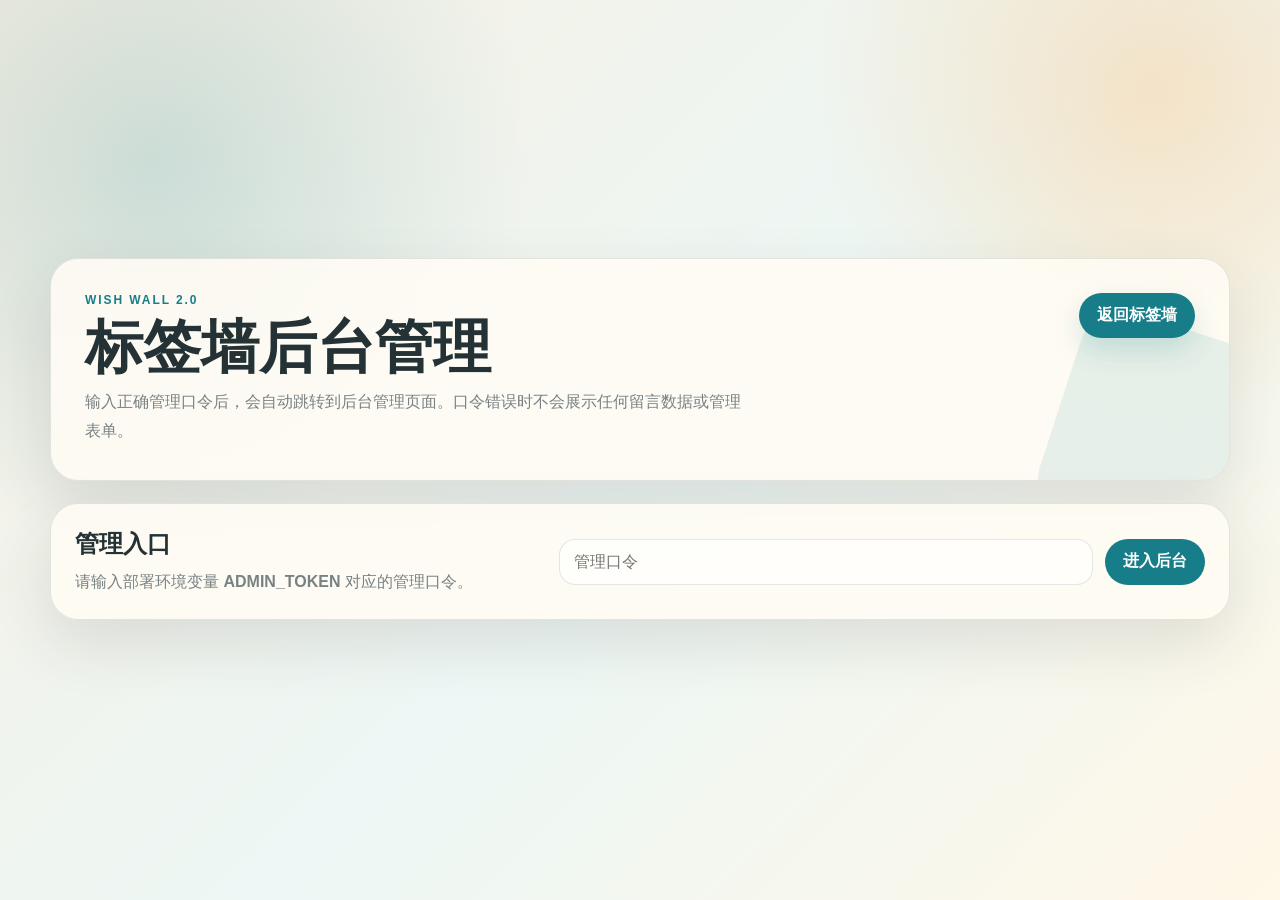
==== admin-dashboard.html @ 06707a91 "protect admin dashboard behind login" ====
<!DOCTYPE html>
<html lang="zh-CN">
<head>
  <meta charset="UTF-8">
  <meta name="viewport" content="width=device-width, initial-scale=1.0">
  <title>标签墙后台管理</title>
  <link rel="stylesheet" href="./admin.css">
</head>
<body>
  <main class="admin-shell">
    <section class="hero-panel">
      <div>
        <p class="eyebrow">Wish Wall 2.0</p>
        <h1>标签墙后台管理</h1>
        <p class="hero-copy">审核留言、隐藏不合适内容、更新心愿状态，把这面墙照顾得干净又有生命力。</p>
      </div>
      <a class="home-link" href="./index.html">返回标签墙</a>
    </section>

    <section class="dashboard" id="dashboard">
      <div class="toolbar">
        <div class="stats-grid">
          <article class="stat-card">
            <span>全部留言</span>
            <strong id="statTotal">0</strong>
          </article>
          <article class="stat-card">
            <span>公开显示</span>
            <strong id="statApproved">0</strong>
          </article>
          <article class="stat-card">
            <span>已隐藏</span>
            <strong id="statHidden">0</strong>
          </article>
          <article class="stat-card">
            <span>已达成</span>
            <strong id="statDone">0</strong>
          </article>
        </div>

        <div class="filters">
          <input id="searchInput" type="search" placeholder="搜索内容 / 昵称">
          <select id="statusFilter" aria-label="筛选状态">
            <option value="all">全部状态</option>
            <option value="approved">公开显示</option>
            <option value="hidden">已隐藏</option>
            <option value="doing">进行中</option>
            <option value="done">已达成</option>
          </select>
          <button id="refreshBtn" type="button">刷新</button>
          <button class="quiet-btn" id="logoutBtn" type="button">退出</button>
        </div>
      </div>

      <div class="admin-list" id="wishList" aria-live="polite"></div>
      <div class="empty-state" id="emptyState" hidden>
        <h2>没有匹配的留言</h2>
        <p>换一个筛选条件试试，或者刷新一下后台数据。</p>
      </div>
    </section>
  </main>

  <template id="wishAdminTemplate">
    <article class="admin-card">
      <div class="card-main">
        <div class="card-topline">
          <span class="type-pill"></span>
          <span class="visibility-pill"></span>
          <time></time>
        </div>
        <textarea class="content-input" maxlength="200" aria-label="留言内容"></textarea>
        <div class="meta-row">
          <label>
            昵称
            <input class="nickname-input" maxlength="20">
          </label>
          <label>
            分类
            <select class="type-input">
              <option value="love">Love</option>
              <option value="wish">心愿</option>
              <option value="feedback">反馈</option>
            </select>
          </label>
          <label>
            颜色
            <select class="color-input">
              <option value="green">绿色</option>
              <option value="yellow">黄色</option>
              <option value="purple">紫色</option>
              <option value="pink">粉色</option>
              <option value="blue">蓝色</option>
              <option value="orange">橙色</option>
            </select>
          </label>
          <label>
            状态
            <select class="status-input">
              <option value="">无</option>
              <option value="doing">进行中</option>
              <option value="done">已达成</option>
            </select>
          </label>
        </div>
      </div>

      <div class="card-extra">
        <label>
          达成备注
          <textarea class="done-note-input" maxlength="300" placeholder="例如：已经帮你完成啦"></textarea>
        </label>
        <label>
          达成图片 URL
          <input class="done-image-input" placeholder="https://...">
        </label>
        <label>
          AI 回复
          <textarea class="ai-reply-input" maxlength="500" placeholder="给这条留言一段温柔回应"></textarea>
        </label>
      </div>

      <div class="card-actions">
        <button class="toggle-approve-btn" type="button"></button>
        <button class="save-btn" type="button">保存修改</button>
        <button class="delete-btn" type="button">删除</button>
      </div>
    </article>
  </template>

  <div class="toast" id="toast"></div>
  <script src="./admin-dashboard.js"></script>
</body>
</html>
---- admin.css ----
:root {
  --bg: #f5f1e8;
  --paper: rgba(255, 252, 244, 0.88);
  --paper-solid: #fffaf0;
  --ink: #243235;
  --muted: #788284;
  --line: rgba(62, 86, 88, 0.14);
  --accent: #177e89;
  --accent-dark: #0d5d66;
  --danger: #c94b4b;
  --success: #3b8a5f;
  --shadow: 0 24px 60px rgba(61, 51, 38, 0.12);
  font-family: "LXGW WenKai", "Microsoft YaHei", "PingFang SC", "Segoe UI", sans-serif;
}

* {
  box-sizing: border-box;
}

body {
  min-height: 100vh;
  margin: 0;
  color: var(--ink);
  background:
    radial-gradient(circle at 12% 18%, rgba(23, 126, 137, 0.18), transparent 28%),
    radial-gradient(circle at 90% 10%, rgba(255, 187, 112, 0.34), transparent 24%),
    linear-gradient(135deg, #f6efe2 0%, #edf7f5 54%, #fff7e8 100%);
}

button,
input,
select,
textarea {
  font: inherit;
}

button {
  cursor: pointer;
}

.admin-shell {
  width: min(1180px, calc(100% - 32px));
  margin: 0 auto;
  padding: 34px 0 56px;
}

.gate-shell {
  min-height: 100vh;
  display: grid;
  align-content: center;
}

.hero-panel,
.login-panel,
.toolbar,
.admin-card,
.empty-state {
  border: 1px solid var(--line);
  border-radius: 28px;
  background: var(--paper);
  box-shadow: var(--shadow);
  backdrop-filter: blur(18px);
}

.hero-panel {
  display: flex;
  align-items: flex-start;
  justify-content: space-between;
  gap: 24px;
  padding: 34px;
  overflow: hidden;
  position: relative;
}

.hero-panel::after {
  content: "";
  position: absolute;
  right: -46px;
  bottom: -68px;
  width: 220px;
  height: 220px;
  border-radius: 44px;
  background: rgba(23, 126, 137, 0.1);
  transform: rotate(18deg);
}

.eyebrow {
  margin: 0 0 10px;
  color: var(--accent);
  font-size: 12px;
  font-weight: 800;
  letter-spacing: 0.16em;
  text-transform: uppercase;
}

h1,
h2,
p {
  margin-top: 0;
}

h1 {
  max-width: 620px;
  margin-bottom: 12px;
  font-size: clamp(32px, 5vw, 58px);
  line-height: 1.03;
}

.hero-copy {
  max-width: 660px;
  margin-bottom: 0;
  color: var(--muted);
  font-size: 16px;
  line-height: 1.8;
}

.home-link,
.login-form button,
.filters button,
.card-actions button {
  position: relative;
  z-index: 1;
  border: 0;
  border-radius: 999px;
  background: var(--accent);
  color: white;
  text-decoration: none;
  font-weight: 700;
  transition: transform 0.2s ease, box-shadow 0.2s ease, background 0.2s ease;
}

.home-link {
  flex: 0 0 auto;
  padding: 12px 18px;
  box-shadow: 0 12px 28px rgba(23, 126, 137, 0.18);
}

.home-link:hover,
.login-form button:hover,
.filters button:hover,
.card-actions button:hover {
  background: var(--accent-dark);
  transform: translateY(-1px);
}

.login-panel {
  display: grid;
  grid-template-columns: 1fr 1.4fr;
  gap: 22px;
  margin-top: 22px;
  padding: 24px;
}

.gate-panel {
  align-items: center;
}

.login-panel h2,
.empty-state h2 {
  margin-bottom: 8px;
}

.login-panel p,
.empty-state p {
  margin-bottom: 0;
  color: var(--muted);
  line-height: 1.7;
}

.login-error {
  display: none;
  margin-top: 10px;
  color: var(--danger) !important;
  font-weight: 800;
}

.login-error.show {
  display: block;
}

.login-form {
  display: flex;
  align-items: center;
  gap: 12px;
}

.login-form input,
.filters input,
.filters select,
.meta-row input,
.meta-row select,
.card-extra input,
.card-extra textarea,
.content-input {
  width: 100%;
  border: 1px solid var(--line);
  border-radius: 16px;
  outline: none;
  background: rgba(255, 255, 255, 0.62);
  color: var(--ink);
  transition: border-color 0.2s ease, box-shadow 0.2s ease;
}

.login-form input,
.filters input,
.filters select {
  min-height: 46px;
  padding: 0 14px;
}

.login-form input:focus,
.filters input:focus,
.filters select:focus,
.meta-row input:focus,
.meta-row select:focus,
.card-extra input:focus,
.card-extra textarea:focus,
.content-input:focus {
  border-color: rgba(23, 126, 137, 0.5);
  box-shadow: 0 0 0 4px rgba(23, 126, 137, 0.08);
}

.login-form button,
.filters button {
  min-height: 46px;
  padding: 0 18px;
  white-space: nowrap;
}

.dashboard {
  margin-top: 22px;
}

.toolbar {
  padding: 18px;
}

.stats-grid {
  display: grid;
  grid-template-columns: repeat(4, 1fr);
  gap: 12px;
}

.stat-card {
  padding: 16px;
  border-radius: 20px;
  background: rgba(255, 255, 255, 0.56);
}

.stat-card span {
  display: block;
  color: var(--muted);
  font-size: 12px;
}

.stat-card strong {
  display: block;
  margin-top: 8px;
  color: var(--accent-dark);
  font-size: 30px;
  line-height: 1;
}

.filters {
  display: grid;
  grid-template-columns: minmax(180px, 1fr) 150px auto auto;
  gap: 10px;
  margin-top: 14px;
}

.filters .quiet-btn {
  background: rgba(36, 50, 53, 0.12);
  color: var(--ink);
}

.admin-list {
  display: grid;
  gap: 16px;
  margin-top: 18px;
}

.admin-card {
  display: grid;
  grid-template-columns: minmax(0, 1.25fr) minmax(280px, 0.9fr) 130px;
  gap: 16px;
  padding: 18px;
}

.card-topline {
  display: flex;
  align-items: center;
  gap: 8px;
  margin-bottom: 12px;
  color: var(--muted);
  font-size: 12px;
}

.type-pill,
.visibility-pill {
  display: inline-flex;
  align-items: center;
  border-radius: 999px;
  padding: 5px 10px;
  font-weight: 800;
}

.type-pill {
  background: rgba(23, 126, 137, 0.11);
  color: var(--accent-dark);
}

.visibility-pill {
  background: rgba(59, 138, 95, 0.12);
  color: var(--success);
}

.visibility-pill.hidden {
  background: rgba(201, 75, 75, 0.12);
  color: var(--danger);
}

.content-input {
  min-height: 94px;
  padding: 14px;
  resize: vertical;
  line-height: 1.7;
}

.meta-row {
  display: grid;
  grid-template-columns: repeat(4, minmax(0, 1fr));
  gap: 10px;
  margin-top: 12px;
}

label {
  display: grid;
  gap: 6px;
  color: var(--muted);
  font-size: 12px;
  font-weight: 700;
}

.meta-row input,
.meta-row select,
.card-extra input,
.card-extra textarea {
  min-height: 40px;
  padding: 9px 11px;
}

.card-extra {
  display: grid;
  gap: 10px;
}

.card-extra textarea {
  min-height: 74px;
  resize: vertical;
  line-height: 1.6;
}

.card-actions {
  display: flex;
  flex-direction: column;
  gap: 10px;
}

.card-actions button {
  min-height: 40px;
  padding: 0 14px;
}

.card-actions .toggle-approve-btn.hide {
  background: #d1842f;
}

.card-actions .delete-btn {
  background: transparent;
  color: var(--danger);
  border: 1px solid rgba(201, 75, 75, 0.35);
}

.card-actions .delete-btn:hover {
  background: rgba(201, 75, 75, 0.1);
  box-shadow: none;
}

.empty-state {
  margin-top: 18px;
  padding: 46px 20px;
  text-align: center;
}

.toast {
  position: fixed;
  left: 50%;
  bottom: 28px;
  z-index: 10;
  max-width: calc(100% - 32px);
  padding: 11px 18px;
  border-radius: 999px;
  background: rgba(36, 50, 53, 0.92);
  color: #fff;
  opacity: 0;
  pointer-events: none;
  transform: translateX(-50%) translateY(12px);
  transition: opacity 0.25s ease, transform 0.25s ease;
}

.toast.show {
  opacity: 1;
  transform: translateX(-50%) translateY(0);
}

@media (max-width: 940px) {
  .login-panel,
  .admin-card {
    grid-template-columns: 1fr;
  }

  .card-actions {
    flex-direction: row;
    flex-wrap: wrap;
  }
}

@media (max-width: 720px) {
  .admin-shell {
    width: min(100% - 20px, 1180px);
    padding-top: 10px;
  }

  .hero-panel {
    display: block;
    padding: 24px;
  }

  .home-link {
    display: inline-flex;
    margin-top: 18px;
  }

  .login-form,
  .filters {
    grid-template-columns: 1fr;
    display: grid;
  }

  .stats-grid,
  .meta-row {
    grid-template-columns: repeat(2, minmax(0, 1fr));
  }
}

@media (max-width: 460px) {
  .stats-grid,
  .meta-row {
    grid-template-columns: 1fr;
  }
}
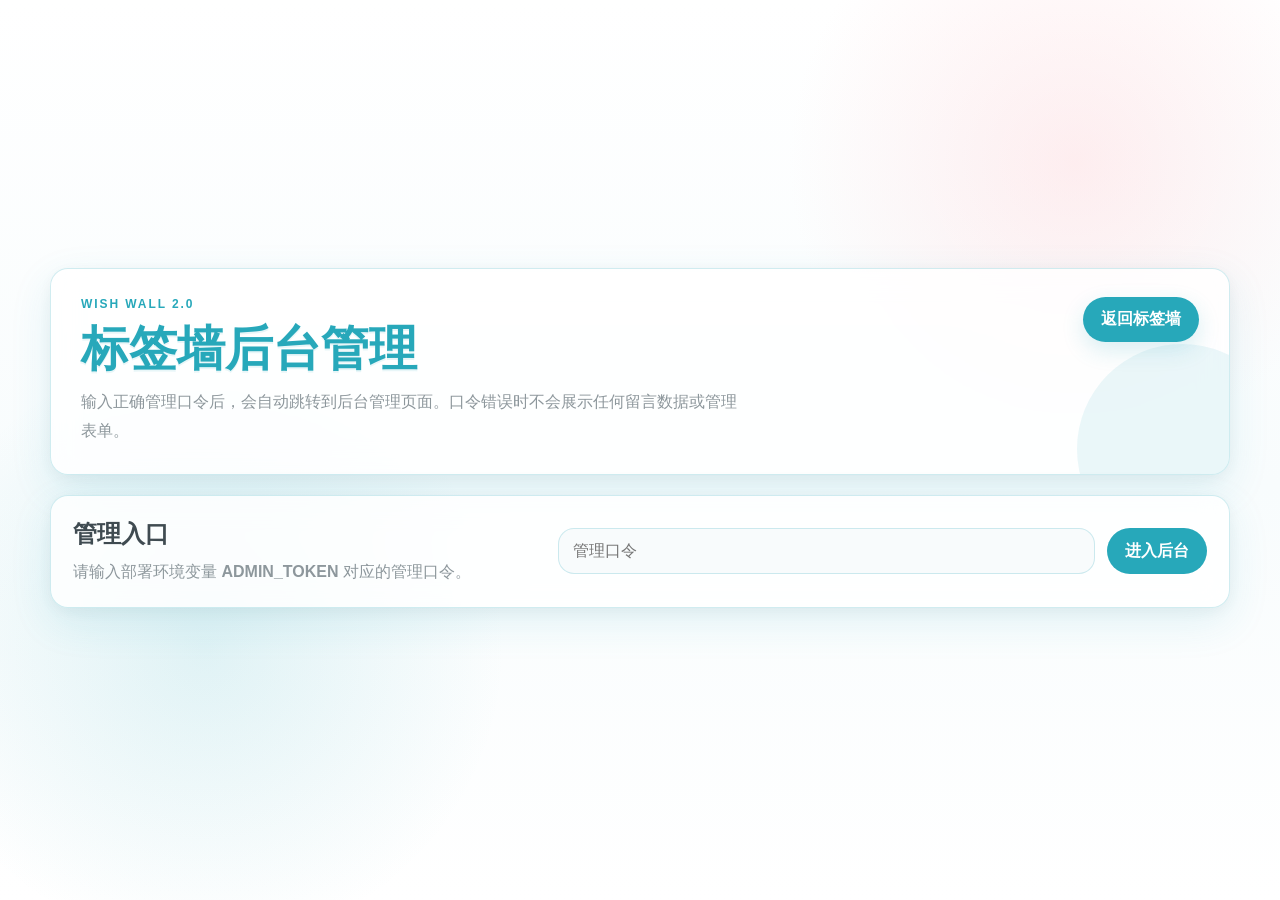
==== commit 0284e508: "show recorded ip in wish details" ====
--- a/admin-dashboard.html
+++ b/admin-dashboard.html
@@ -3,61 +3,146 @@
 <head>
   <meta charset="UTF-8">
   <meta name="viewport" content="width=device-width, initial-scale=1.0">
+  <meta name="robots" content="noindex,nofollow">
   <title>标签墙后台管理</title>
   <link rel="stylesheet" href="./admin.css">
 </head>
 <body>
-  <main class="admin-shell">
-    <section class="hero-panel">
-      <div>
+  <main class="admin-shell admin-layout">
+    <aside class="admin-sidebar">
+      <div class="sidebar-brand">
         <p class="eyebrow">Wish Wall 2.0</p>
-        <h1>标签墙后台管理</h1>
-        <p class="hero-copy">审核留言、隐藏不合适内容、更新心愿状态，把这面墙照顾得干净又有生命力。</p>
-      </div>
-      <a class="home-link" href="./index.html">返回标签墙</a>
-    </section>
-
-    <section class="dashboard" id="dashboard">
-      <div class="toolbar">
-        <div class="stats-grid">
-          <article class="stat-card">
-            <span>全部留言</span>
-            <strong id="statTotal">0</strong>
+        <strong>后台控制台</strong>
+      </div>
+      <nav class="sidebar-menu" aria-label="后台菜单">
+        <button class="sidebar-menu-btn active" type="button" data-panel="wishesPanel">留言管理</button>
+        <button class="sidebar-menu-btn" type="button" data-panel="securityPanel">安全管理</button>
+      </nav>
+      <div class="sidebar-actions">
+        <a class="home-link" href="./index.html">返回标签墙</a>
+        <button class="logout-btn" id="logoutBtn" type="button">退出后台</button>
+      </div>
+    </aside>
+
+    <div class="admin-content">
+      <section class="hero-panel">
+        <div>
+          <p class="eyebrow">Dashboard</p>
+          <h1 id="panelTitle">留言管理</h1>
+          <p class="hero-copy" id="panelDesc">审核留言、隐藏不合适内容、更新心愿状态，把这面墙照顾得干净又有生命力。</p>
+        </div>
+      </section>
+
+      <section class="dashboard admin-panel active" id="wishesPanel">
+        <div class="toolbar">
+          <div class="stats-grid">
+            <article class="stat-card">
+              <span>全部留言</span>
+              <strong id="statTotal">0</strong>
+            </article>
+            <article class="stat-card">
+              <span>公开显示</span>
+              <strong id="statApproved">0</strong>
+            </article>
+            <article class="stat-card">
+              <span>已隐藏</span>
+              <strong id="statHidden">0</strong>
+            </article>
+            <article class="stat-card">
+              <span>已达成</span>
+              <strong id="statDone">0</strong>
+            </article>
+          </div>
+
+          <div class="filters">
+            <input id="searchInput" type="search" placeholder="搜索内容 / 昵称">
+            <select id="statusFilter" aria-label="筛选状态">
+              <option value="all">全部状态</option>
+              <option value="approved">公开显示</option>
+              <option value="hidden">已隐藏</option>
+              <option value="doing">进行中</option>
+              <option value="done">已达成</option>
+            </select>
+            <button id="refreshBtn" type="button">刷新</button>
+          </div>
+        </div>
+
+        <div class="admin-list" id="wishList" aria-live="polite"></div>
+        <div class="empty-state" id="emptyState" hidden>
+          <h2>没有匹配的留言</h2>
+          <p>换一个筛选条件试试，或者刷新一下后台数据。</p>
+        </div>
+      </section>
+
+      <section class="admin-panel security-panel" id="securityPanel">
+        <form class="security-form" id="securityForm">
+          <article class="setting-card">
+            <div>
+              <h2>记录 IP</h2>
+              <p>开启后，新留言会保存访问者明文 IP，并可在留言详情里查看。</p>
+            </div>
+            <label class="switch-control">
+              <input id="recordIp" type="checkbox">
+              <span class="switch-track" aria-hidden="true"></span>
+              <span class="switch-text">记录 IP</span>
+            </label>
           </article>
-          <article class="stat-card">
-            <span>公开显示</span>
-            <strong id="statApproved">0</strong>
+
+          <article class="setting-card">
+            <div>
+              <h2>留言限制</h2>
+              <p>按明文 IP 统计每日留言次数，适合防止刷屏。</p>
+            </div>
+            <div class="setting-fields">
+              <label class="switch-control">
+                <input id="dailyLimitEnabled" type="checkbox">
+                <span class="switch-track" aria-hidden="true"></span>
+                <span class="switch-text">开启每日限制</span>
+              </label>
+              <label>
+                每个 IP 每日最多留言
+                <input id="dailyLimitCount" type="number" min="1" max="1000" value="5">
+              </label>
+            </div>
           </article>
-          <article class="stat-card">
-            <span>已隐藏</span>
-            <strong id="statHidden">0</strong>
+
+          <article class="setting-card">
+            <div>
+              <h2>验证码</h2>
+              <p>可接入 Cloudflare Turnstile、hCaptcha、reCAPTCHA 等兼容 siteverify 的验证 API。</p>
+            </div>
+            <div class="setting-fields wide">
+              <label class="switch-control">
+                <input id="captchaEnabled" type="checkbox">
+                <span class="switch-track" aria-hidden="true"></span>
+                <span class="switch-text">开启验证码</span>
+              </label>
+              <label>
+                Site Key / 前台标识
+                <input id="captchaSiteKey" placeholder="例如 0x4AAAA...">
+              </label>
+              <label>
+                Secret Key
+                <input id="captchaSecret" type="password" placeholder="验证码服务的 secret">
+              </label>
+              <label>
+                验证 API
+                <input id="captchaVerifyUrl" placeholder="https://challenges.cloudflare.com/turnstile/v0/siteverify">
+              </label>
+              <label>
+                前台提示文字
+                <input id="captchaHelp" placeholder="请完成验证码后填写 Token">
+              </label>
+            </div>
           </article>
-          <article class="stat-card">
-            <span>已达成</span>
-            <strong id="statDone">0</strong>
-          </article>
-        </div>
-
-        <div class="filters">
-          <input id="searchInput" type="search" placeholder="搜索内容 / 昵称">
-          <select id="statusFilter" aria-label="筛选状态">
-            <option value="all">全部状态</option>
-            <option value="approved">公开显示</option>
-            <option value="hidden">已隐藏</option>
-            <option value="doing">进行中</option>
-            <option value="done">已达成</option>
-          </select>
-          <button id="refreshBtn" type="button">刷新</button>
-          <button class="quiet-btn" id="logoutBtn" type="button">退出</button>
-        </div>
-      </div>
-
-      <div class="admin-list" id="wishList" aria-live="polite"></div>
-      <div class="empty-state" id="emptyState" hidden>
-        <h2>没有匹配的留言</h2>
-        <p>换一个筛选条件试试，或者刷新一下后台数据。</p>
-      </div>
-    </section>
+
+          <div class="security-actions">
+            <button id="saveSecurityBtn" type="submit">保存安全设置</button>
+            <button class="quiet-btn" id="reloadSecurityBtn" type="button">重新读取</button>
+          </div>
+        </form>
+      </section>
+    </div>
   </main>
 
   <template id="wishAdminTemplate">
@@ -122,6 +207,7 @@
       <div class="card-actions">
         <button class="toggle-approve-btn" type="button"></button>
         <button class="save-btn" type="button">保存修改</button>
+        <button class="detail-btn" type="button">详细</button>
         <button class="delete-btn" type="button">删除</button>
       </div>
     </article>
--- a/admin.css
+++ b/admin.css
@@ -1,16 +1,16 @@
 :root {
-  --bg: #f5f1e8;
-  --paper: rgba(255, 252, 244, 0.88);
-  --paper-solid: #fffaf0;
-  --ink: #243235;
-  --muted: #788284;
-  --line: rgba(62, 86, 88, 0.14);
-  --accent: #177e89;
-  --accent-dark: #0d5d66;
+  --bg: #fff;
+  --paper: rgba(255, 255, 255, 0.82);
+  --paper-soft: #f8fbfc;
+  --ink: #3f4b51;
+  --muted: #8d979c;
+  --line: rgba(42, 170, 188, 0.22);
+  --accent: #27a8ba;
+  --accent-dark: #168799;
   --danger: #c94b4b;
-  --success: #3b8a5f;
-  --shadow: 0 24px 60px rgba(61, 51, 38, 0.12);
-  font-family: "LXGW WenKai", "Microsoft YaHei", "PingFang SC", "Segoe UI", sans-serif;
+  --success: #2e7d32;
+  --shadow: 0 14px 42px rgba(39, 168, 186, 0.12), 0 4px 18px rgba(0, 0, 0, 0.05);
+  font-family: "Microsoft YaHei", "PingFang SC", "Segoe UI", sans-serif;
 }
 
 * {
@@ -22,9 +22,9 @@
   margin: 0;
   color: var(--ink);
   background:
-    radial-gradient(circle at 12% 18%, rgba(23, 126, 137, 0.18), transparent 28%),
-    radial-gradient(circle at 90% 10%, rgba(255, 187, 112, 0.34), transparent 24%),
-    linear-gradient(135deg, #f6efe2 0%, #edf7f5 54%, #fff7e8 100%);
+    radial-gradient(circle at 16% 72%, rgba(39, 168, 186, 0.13), transparent 24%),
+    radial-gradient(circle at 84% 18%, rgba(255, 205, 210, 0.34), transparent 22%),
+    linear-gradient(180deg, #ffffff 0%, #f8fcfd 54%, #ffffff 100%);
 }
 
 button,
@@ -41,7 +41,18 @@
 .admin-shell {
   width: min(1180px, calc(100% - 32px));
   margin: 0 auto;
-  padding: 34px 0 56px;
+  padding: 32px 0 56px;
+}
+
+.admin-layout {
+  display: grid;
+  grid-template-columns: 230px minmax(0, 1fr);
+  gap: 20px;
+  align-items: start;
+}
+
+.admin-content {
+  min-width: 0;
 }
 
 .gate-shell {
@@ -52,14 +63,65 @@
 
 .hero-panel,
 .login-panel,
+.admin-sidebar,
 .toolbar,
 .admin-card,
-.empty-state {
+.empty-state,
+.setting-card {
   border: 1px solid var(--line);
-  border-radius: 28px;
+  border-radius: 18px;
   background: var(--paper);
   box-shadow: var(--shadow);
-  backdrop-filter: blur(18px);
+  backdrop-filter: blur(14px);
+}
+
+.admin-sidebar {
+  position: sticky;
+  top: 24px;
+  padding: 18px;
+}
+
+.sidebar-brand strong {
+  display: block;
+  color: var(--accent);
+  font-size: 22px;
+  line-height: 1.2;
+}
+
+.sidebar-menu {
+  display: grid;
+  gap: 8px;
+  margin: 22px 0;
+}
+
+.sidebar-menu-btn {
+  width: 100%;
+  padding: 12px 14px;
+  border: 1px solid transparent;
+  border-radius: 14px;
+  background: transparent;
+  color: var(--muted);
+  font-weight: 700;
+  text-align: left;
+  transition: all 0.2s ease;
+}
+
+.sidebar-menu-btn:hover,
+.sidebar-menu-btn.active {
+  border-color: var(--line);
+  background: rgba(39, 168, 186, 0.1);
+  color: var(--accent);
+}
+
+.sidebar-actions {
+  display: grid;
+  gap: 10px;
+}
+
+.sidebar-actions .home-link,
+.logout-btn {
+  width: 100%;
+  min-height: 44px;
 }
 
 .hero-panel {
@@ -67,7 +129,7 @@
   align-items: flex-start;
   justify-content: space-between;
   gap: 24px;
-  padding: 34px;
+  padding: 28px 30px;
   overflow: hidden;
   position: relative;
 }
@@ -75,13 +137,12 @@
 .hero-panel::after {
   content: "";
   position: absolute;
-  right: -46px;
-  bottom: -68px;
-  width: 220px;
-  height: 220px;
-  border-radius: 44px;
-  background: rgba(23, 126, 137, 0.1);
-  transform: rotate(18deg);
+  right: -58px;
+  bottom: -80px;
+  width: 210px;
+  height: 210px;
+  border-radius: 50%;
+  background: rgba(39, 168, 186, 0.09);
 }
 
 .eyebrow {
@@ -102,8 +163,10 @@
 h1 {
   max-width: 620px;
   margin-bottom: 12px;
-  font-size: clamp(32px, 5vw, 58px);
-  line-height: 1.03;
+  color: var(--accent);
+  font-size: clamp(30px, 5vw, 48px);
+  line-height: 1.15;
+  text-shadow: 0 2px 0 rgba(39, 168, 186, 0.1);
 }
 
 .hero-copy {
@@ -115,8 +178,10 @@
 }
 
 .home-link,
+.logout-btn,
 .login-form button,
 .filters button,
+.security-actions button,
 .card-actions button {
   position: relative;
   z-index: 1;
@@ -130,25 +195,45 @@
 }
 
 .home-link {
+  display: inline-flex;
+  align-items: center;
+  justify-content: center;
   flex: 0 0 auto;
   padding: 12px 18px;
-  box-shadow: 0 12px 28px rgba(23, 126, 137, 0.18);
+  box-shadow: 0 8px 22px rgba(39, 168, 186, 0.18);
+}
+
+.logout-btn {
+  border: 1px solid rgba(201, 75, 75, 0.24);
+  border-radius: 999px;
+  background: rgba(201, 75, 75, 0.08);
+  color: var(--danger);
+  font-weight: 800;
+  box-shadow: none;
 }
 
 .home-link:hover,
+.logout-btn:hover,
 .login-form button:hover,
 .filters button:hover,
+.security-actions button:hover,
 .card-actions button:hover {
   background: var(--accent-dark);
   transform: translateY(-1px);
 }
 
+.logout-btn:hover {
+  background: rgba(201, 75, 75, 0.14);
+  color: #a83b3b;
+  box-shadow: 0 8px 22px rgba(201, 75, 75, 0.12);
+}
+
 .login-panel {
   display: grid;
   grid-template-columns: 1fr 1.4fr;
   gap: 22px;
-  margin-top: 22px;
-  padding: 24px;
+  margin-top: 20px;
+  padding: 22px;
 }
 
 .gate-panel {
@@ -189,6 +274,7 @@
 .filters select,
 .meta-row input,
 .meta-row select,
+.setting-fields input,
 .card-extra input,
 .card-extra textarea,
 .content-input {
@@ -196,7 +282,7 @@
   border: 1px solid var(--line);
   border-radius: 16px;
   outline: none;
-  background: rgba(255, 255, 255, 0.62);
+  background: var(--paper-soft);
   color: var(--ink);
   transition: border-color 0.2s ease, box-shadow 0.2s ease;
 }
@@ -213,11 +299,12 @@
 .filters select:focus,
 .meta-row input:focus,
 .meta-row select:focus,
+.setting-fields input:focus,
 .card-extra input:focus,
 .card-extra textarea:focus,
 .content-input:focus {
-  border-color: rgba(23, 126, 137, 0.5);
-  box-shadow: 0 0 0 4px rgba(23, 126, 137, 0.08);
+  border-color: rgba(39, 168, 186, 0.5);
+  box-shadow: 0 0 0 4px rgba(39, 168, 186, 0.09);
 }
 
 .login-form button,
@@ -232,7 +319,7 @@
 }
 
 .toolbar {
-  padding: 18px;
+  padding: 16px;
 }
 
 .stats-grid {
@@ -243,8 +330,9 @@
 
 .stat-card {
   padding: 16px;
-  border-radius: 20px;
-  background: rgba(255, 255, 255, 0.56);
+  border: 1px solid rgba(42, 170, 188, 0.12);
+  border-radius: 14px;
+  background: rgba(248, 251, 252, 0.78);
 }
 
 .stat-card span {
@@ -256,21 +344,29 @@
 .stat-card strong {
   display: block;
   margin-top: 8px;
-  color: var(--accent-dark);
+  color: var(--accent);
   font-size: 30px;
   line-height: 1;
 }
 
 .filters {
   display: grid;
-  grid-template-columns: minmax(180px, 1fr) 150px auto auto;
+  grid-template-columns: minmax(180px, 1fr) 150px auto;
   gap: 10px;
   margin-top: 14px;
 }
 
-.filters .quiet-btn {
+.quiet-btn {
   background: rgba(36, 50, 53, 0.12);
   color: var(--ink);
+}
+
+.admin-panel {
+  display: none;
+}
+
+.admin-panel.active {
+  display: block;
 }
 
 .admin-list {
@@ -284,6 +380,18 @@
   grid-template-columns: minmax(0, 1.25fr) minmax(280px, 0.9fr) 130px;
   gap: 16px;
   padding: 18px;
+  position: relative;
+  overflow: hidden;
+}
+
+.admin-card::before {
+  content: "";
+  position: absolute;
+  top: 0;
+  left: 0;
+  width: 7px;
+  height: 100%;
+  background: linear-gradient(180deg, #c8e6c9, #bbdefb);
 }
 
 .card-topline {
@@ -295,6 +403,13 @@
   font-size: 12px;
 }
 
+.card-main,
+.card-extra,
+.card-actions {
+  position: relative;
+  z-index: 1;
+}
+
 .type-pill,
 .visibility-pill {
   display: inline-flex;
@@ -305,8 +420,8 @@
 }
 
 .type-pill {
-  background: rgba(23, 126, 137, 0.11);
-  color: var(--accent-dark);
+  background: rgba(39, 168, 186, 0.1);
+  color: var(--accent);
 }
 
 .visibility-pill {
@@ -324,6 +439,10 @@
   padding: 14px;
   resize: vertical;
   line-height: 1.7;
+  background:
+    linear-gradient(rgba(255, 255, 255, 0.78), rgba(255, 255, 255, 0.78)),
+    linear-gradient(180deg, transparent 31px, rgba(39, 168, 186, 0.08) 32px);
+  background-size: auto, 100% 32px;
 }
 
 .meta-row {
@@ -343,6 +462,7 @@
 
 .meta-row input,
 .meta-row select,
+.setting-fields input,
 .card-extra input,
 .card-extra textarea {
   min-height: 40px;
@@ -375,6 +495,18 @@
   background: #d1842f;
 }
 
+.card-actions .detail-btn {
+  background: rgba(39, 168, 186, 0.1);
+  color: var(--accent);
+  border: 1px solid rgba(39, 168, 186, 0.24);
+}
+
+.card-actions .detail-btn:hover {
+  background: rgba(39, 168, 186, 0.16);
+  color: var(--accent-dark);
+  box-shadow: none;
+}
+
 .card-actions .delete-btn {
   background: transparent;
   color: var(--danger);
@@ -390,6 +522,121 @@
   margin-top: 18px;
   padding: 46px 20px;
   text-align: center;
+}
+
+.security-panel {
+  margin-top: 22px;
+}
+
+.security-form {
+  display: grid;
+  gap: 16px;
+}
+
+.setting-card {
+  display: grid;
+  grid-template-columns: minmax(220px, 0.8fr) minmax(0, 1.2fr);
+  gap: 18px;
+  padding: 20px;
+}
+
+.setting-card h2 {
+  margin-bottom: 8px;
+  color: var(--accent);
+}
+
+.setting-card p {
+  margin-bottom: 0;
+  color: var(--muted);
+  line-height: 1.7;
+}
+
+.setting-fields {
+  display: grid;
+  gap: 12px;
+}
+
+.setting-fields.wide {
+  grid-template-columns: repeat(2, minmax(0, 1fr));
+}
+
+.setting-fields.wide .switch-control,
+.setting-fields.wide label:last-child {
+  grid-column: 1 / -1;
+}
+
+.switch-control {
+  --switch-w: 54px;
+  --switch-h: 30px;
+  display: inline-flex;
+  align-items: center;
+  justify-content: flex-start;
+  gap: 12px;
+  color: var(--ink);
+  font-size: 14px;
+  cursor: pointer;
+  user-select: none;
+}
+
+.switch-control input {
+  position: absolute;
+  opacity: 0;
+  pointer-events: none;
+}
+
+.switch-track {
+  position: relative;
+  width: var(--switch-w);
+  height: var(--switch-h);
+  flex: 0 0 var(--switch-w);
+  border: 1px solid rgba(42, 170, 188, 0.2);
+  border-radius: 999px;
+  background: #e9f3f5;
+  box-shadow: inset 0 2px 6px rgba(63, 75, 81, 0.08);
+  transition: background 0.2s ease, border-color 0.2s ease, box-shadow 0.2s ease;
+}
+
+.switch-track::after {
+  content: "";
+  position: absolute;
+  top: 3px;
+  left: 3px;
+  width: 22px;
+  height: 22px;
+  border-radius: 50%;
+  background: #fff;
+  box-shadow: 0 3px 10px rgba(63, 75, 81, 0.18);
+  transition: transform 0.22s ease;
+}
+
+.switch-control input:checked + .switch-track {
+  border-color: rgba(39, 168, 186, 0.56);
+  background: linear-gradient(135deg, var(--accent), #5ec9d7);
+  box-shadow: 0 8px 18px rgba(39, 168, 186, 0.18);
+}
+
+.switch-control input:checked + .switch-track::after {
+  transform: translateX(24px);
+}
+
+.switch-control input:focus-visible + .switch-track {
+  box-shadow: 0 0 0 4px rgba(39, 168, 186, 0.14);
+}
+
+.switch-text {
+  color: var(--ink);
+  font-weight: 800;
+}
+
+.security-actions {
+  display: flex;
+  gap: 10px;
+  justify-content: flex-end;
+}
+
+.security-actions button {
+  min-height: 44px;
+  padding: 0 18px;
 }
 
 .toast {
@@ -414,8 +661,22 @@
 }
 
 @media (max-width: 940px) {
+  .admin-layout {
+    grid-template-columns: 1fr;
+  }
+
+  .admin-sidebar {
+    position: static;
+  }
+
+  .sidebar-menu,
+  .sidebar-actions {
+    grid-template-columns: repeat(2, minmax(0, 1fr));
+  }
+
   .login-panel,
-  .admin-card {
+  .admin-card,
+  .setting-card {
     grid-template-columns: 1fr;
   }
 
@@ -448,14 +709,18 @@
   }
 
   .stats-grid,
-  .meta-row {
+  .meta-row,
+  .setting-fields.wide {
     grid-template-columns: repeat(2, minmax(0, 1fr));
   }
 }
 
 @media (max-width: 460px) {
   .stats-grid,
-  .meta-row {
+  .meta-row,
+  .setting-fields.wide,
+  .sidebar-menu,
+  .sidebar-actions {
     grid-template-columns: 1fr;
   }
 }
